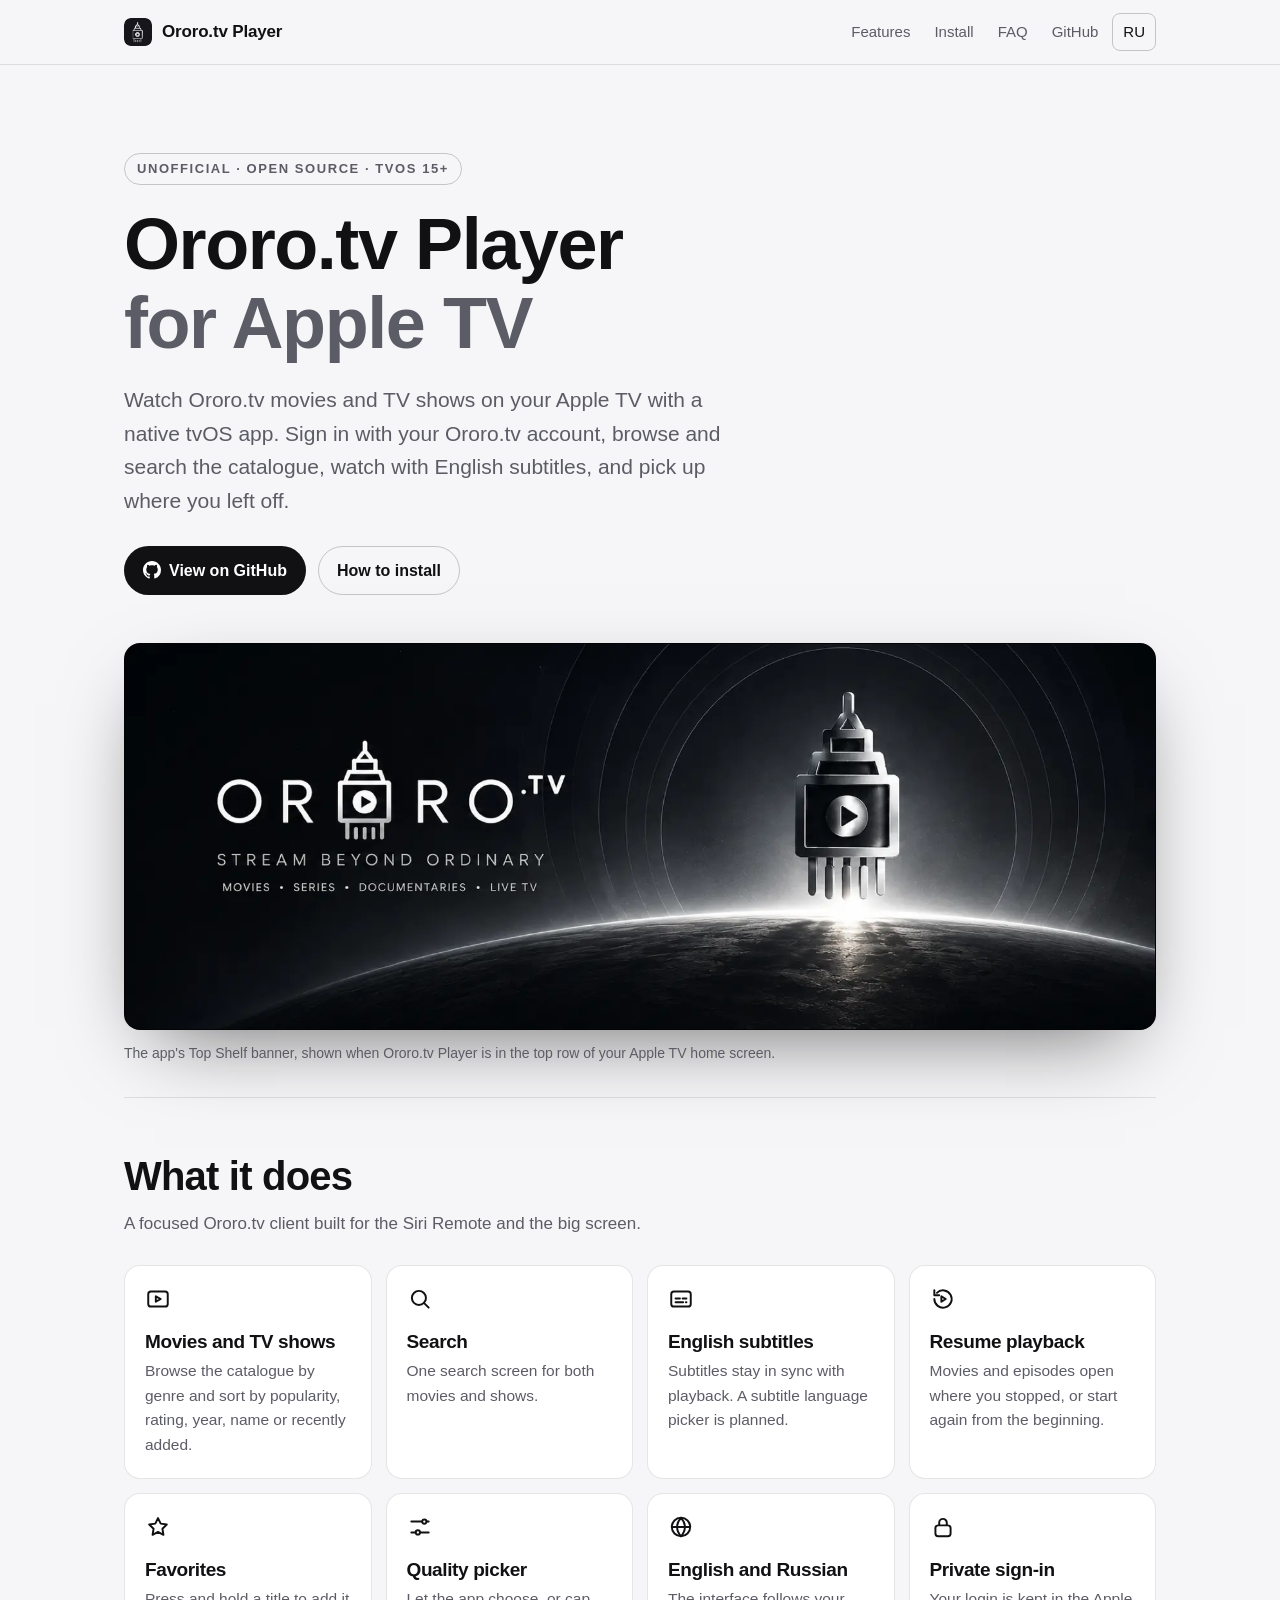
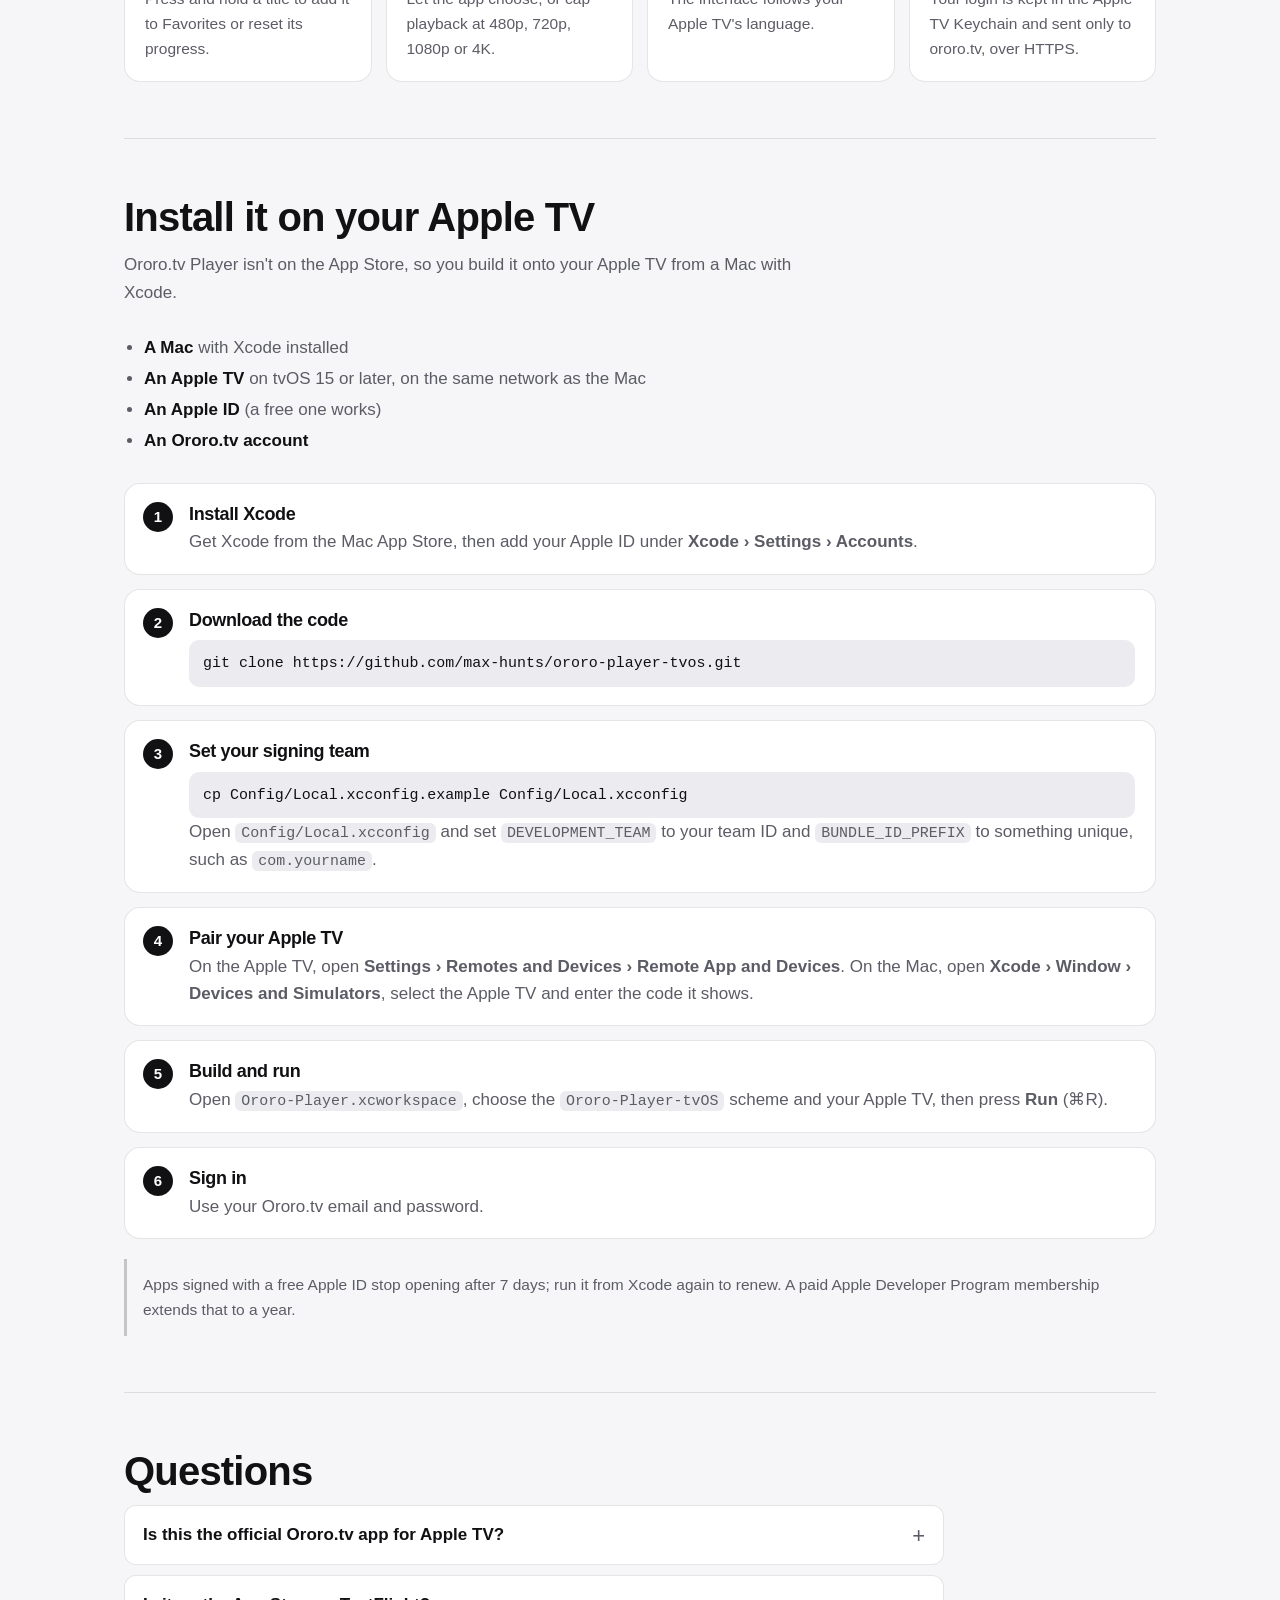
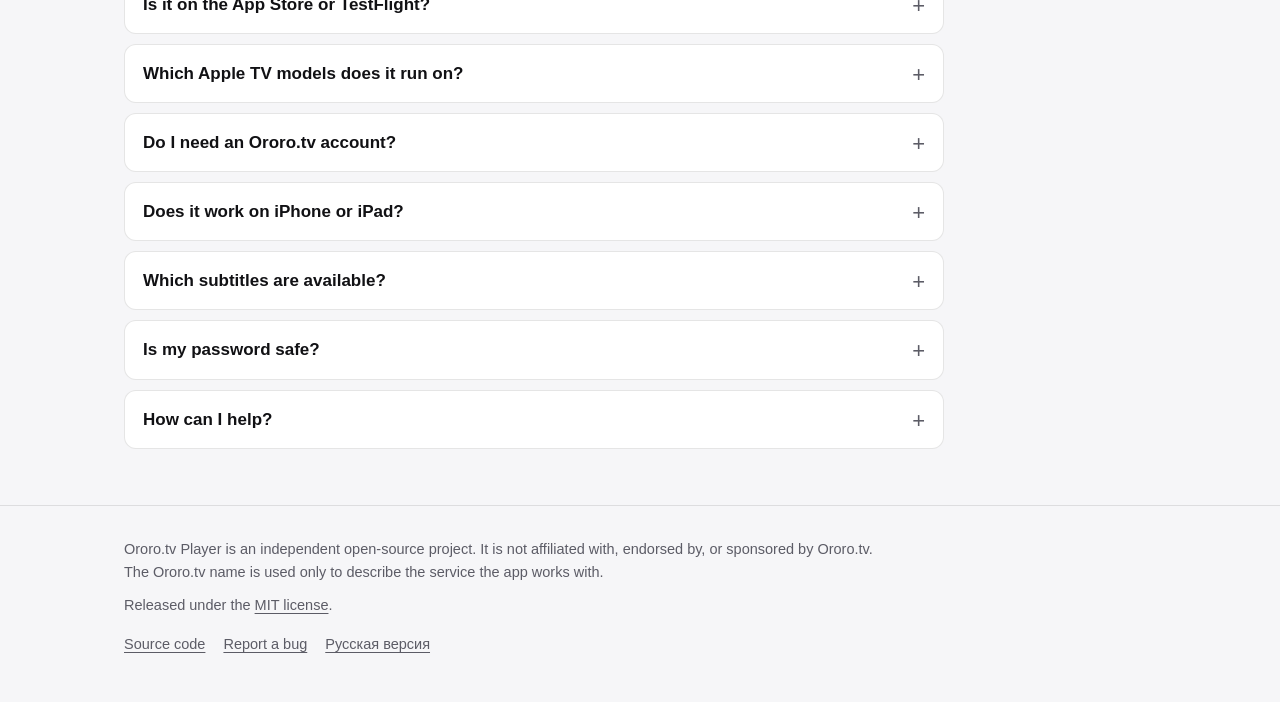
==== docs/index.html @ 4b8a7f76 "Add GitHub Pages site and rewrite README for search README now leads with what the app is and who it" ====
<!doctype html>
<html lang="en">
<head>
  <meta charset="utf-8">
  <meta name="viewport" content="width=device-width, initial-scale=1">
  <title>Ororo.tv Player for Apple TV – unofficial open-source tvOS app</title>
  <meta name="description" content="Watch Ororo.tv movies and TV shows on Apple TV. An open-source tvOS app with subtitles, search, favorites and resume playback. Not affiliated with Ororo.tv.">
  <link rel="canonical" href="https://max-hunts.github.io/ororo-player-tvos/">
  <link rel="alternate" hreflang="en" href="https://max-hunts.github.io/ororo-player-tvos/">
  <link rel="alternate" hreflang="ru" href="https://max-hunts.github.io/ororo-player-tvos/ru/">
  <link rel="alternate" hreflang="x-default" href="https://max-hunts.github.io/ororo-player-tvos/">
  <meta name="theme-color" content="#0a0a0d" media="(prefers-color-scheme: dark)">
  <meta name="theme-color" content="#f6f6f8" media="(prefers-color-scheme: light)">
  <link rel="icon" type="image/png" sizes="32x32" href="assets/favicon-32.png">
  <link rel="apple-touch-icon" href="assets/apple-touch-icon.png">
  <link rel="stylesheet" href="assets/style.css">

  <meta property="og:type" content="website">
  <meta property="og:site_name" content="Ororo.tv Player">
  <meta property="og:title" content="Ororo.tv Player for Apple TV">
  <meta property="og:description" content="Watch Ororo.tv movies and TV shows on Apple TV. An unofficial, open-source tvOS app with subtitles, search, favorites and resume playback.">
  <meta property="og:url" content="https://max-hunts.github.io/ororo-player-tvos/">
  <meta property="og:image" content="https://max-hunts.github.io/ororo-player-tvos/social-preview.jpg">
  <meta property="og:image:width" content="1280">
  <meta property="og:image:height" content="640">
  <meta property="og:image:alt" content="Ororo.tv Player for Apple TV: unofficial, open-source tvOS app">
  <meta property="og:locale" content="en_US">
  <meta property="og:locale:alternate" content="ru_RU">
  <meta name="twitter:card" content="summary_large_image">

  <script type="application/ld+json">
  {
    "@context": "https://schema.org",
    "@type": "SoftwareApplication",
    "name": "Ororo.tv Player",
    "alternateName": "Ororo.tv Player for Apple TV",
    "description": "Unofficial, open-source Apple TV (tvOS) app for watching Ororo.tv movies and TV shows, with subtitles, search, favorites, resume playback and a playback quality picker.",
    "url": "https://max-hunts.github.io/ororo-player-tvos/",
    "image": "https://max-hunts.github.io/ororo-player-tvos/social-preview.jpg",
    "applicationCategory": "MultimediaApplication",
    "operatingSystem": "tvOS 15 or later",
    "softwareRequirements": "Apple TV with tvOS 15 or later, an Ororo.tv account, and a Mac with Xcode to install",
    "inLanguage": ["en", "ru"],
    "isAccessibleForFree": true,
    "license": "https://opensource.org/licenses/MIT",
    "offers": { "@type": "Offer", "price": "0", "priceCurrency": "USD" },
    "sameAs": ["https://github.com/max-hunts/ororo-player-tvos"]
  }
  </script>
</head>
<body>
  <svg width="0" height="0" style="position:absolute" aria-hidden="true">
    <defs>
      <symbol id="i-film" viewBox="0 0 24 24" fill="none" stroke="currentColor" stroke-width="1.8" stroke-linecap="round" stroke-linejoin="round"><rect x="3" y="5" width="18" height="14" rx="2.5"/><path d="M10 9.5v5l4.5-2.5z"/></symbol>
      <symbol id="i-search" viewBox="0 0 24 24" fill="none" stroke="currentColor" stroke-width="1.8" stroke-linecap="round"><circle cx="11" cy="11" r="6.5"/><path d="m20 20-4.4-4.4"/></symbol>
      <symbol id="i-cc" viewBox="0 0 24 24" fill="none" stroke="currentColor" stroke-width="1.8" stroke-linecap="round" stroke-linejoin="round"><rect x="3" y="5" width="18" height="14" rx="2.5"/><path d="M7 11.5h4M13.5 11.5H17M7 15h7M16.5 15h.5"/></symbol>
      <symbol id="i-resume" viewBox="0 0 24 24" fill="none" stroke="currentColor" stroke-width="1.8" stroke-linecap="round" stroke-linejoin="round"><path d="M4 12a8 8 0 1 0 2.4-5.7"/><path d="M4 4v4.5h4.5"/><path d="M10.5 9.5v5l4-2.5z"/></symbol>
      <symbol id="i-star" viewBox="0 0 24 24" fill="none" stroke="currentColor" stroke-width="1.8" stroke-linejoin="round"><path d="m12 3.8 2.5 5.1 5.6.8-4 3.9.9 5.6-5-2.6-5 2.6.9-5.6-4-3.9 5.6-.8z"/></symbol>
      <symbol id="i-quality" viewBox="0 0 24 24" fill="none" stroke="currentColor" stroke-width="1.8" stroke-linecap="round"><path d="M4 7h10M18 7h2M4 17h4M12 17h8"/><circle cx="16" cy="7" r="2"/><circle cx="10" cy="17" r="2"/></symbol>
      <symbol id="i-globe" viewBox="0 0 24 24" fill="none" stroke="currentColor" stroke-width="1.8" stroke-linejoin="round"><circle cx="12" cy="12" r="8.5"/><path d="M3.5 12h17M12 3.5c2.4 2.6 3.6 5.4 3.6 8.5s-1.2 5.9-3.6 8.5c-2.4-2.6-3.6-5.4-3.6-8.5s1.2-5.9 3.6-8.5z"/></symbol>
      <symbol id="i-lock" viewBox="0 0 24 24" fill="none" stroke="currentColor" stroke-width="1.8" stroke-linejoin="round"><rect x="5" y="10.5" width="14" height="10" rx="2.5"/><path d="M8.5 10.5V8a3.5 3.5 0 0 1 7 0v2.5"/></symbol>
      <symbol id="i-github" viewBox="0 0 16 16"><path fill="currentColor" d="M8 0C3.58 0 0 3.58 0 8c0 3.54 2.29 6.53 5.47 7.59.4.07.55-.17.55-.38 0-.19-.01-.82-.01-1.49-2.01.37-2.53-.49-2.69-.94-.09-.23-.48-.94-.82-1.13-.28-.15-.68-.52-.01-.53.63-.01 1.08.58 1.23.82.72 1.21 1.87.87 2.33.66.07-.52.28-.87.51-1.07-1.78-.2-3.64-.89-3.64-3.95 0-.87.31-1.59.82-2.15-.08-.2-.36-1.02.08-2.12 0 0 .67-.21 2.2.82.64-.18 1.32-.27 2-.27.68 0 1.36.09 2 .27 1.53-1.04 2.2-.82 2.2-.82.44 1.1.16 1.92.08 2.12.51.56.82 1.27.82 2.15 0 3.07-1.87 3.75-3.65 3.95.29.25.54.73.54 1.48 0 1.07-.01 1.93-.01 2.2 0 .21.15.46.55.38A8.013 8.013 0 0 0 16 8c0-4.42-3.58-8-8-8z"/></symbol>
    </defs>
  </svg>

  <a class="skip" href="#main">Skip to content</a>

  <header class="site-header">
    <div class="wrap">
      <a class="brand" href="./">
        <img src="assets/apple-touch-icon.png" alt="" width="28" height="28">
        <span>Ororo.tv Player</span>
      </a>
      <nav class="site-nav" aria-label="Main">
        <a class="opt" href="#features">Features</a>
        <a class="opt" href="#install">Install</a>
        <a class="opt" href="#faq">FAQ</a>
        <a href="https://github.com/max-hunts/ororo-player-tvos">GitHub</a>
        <a class="lang" href="ru/" hreflang="ru" lang="ru" title="Русская версия">RU</a>
      </nav>
    </div>
  </header>

  <main id="main">
    <div class="wrap">
      <section class="hero" aria-labelledby="title">
        <p class="eyebrow">Unofficial · Open source · tvOS 15+</p>
        <h1 id="title">Ororo.tv Player <span class="sub">for Apple TV</span></h1>
        <p class="lede">
          Watch Ororo.tv movies and TV shows on your Apple TV with a native tvOS app.
          Sign in with your Ororo.tv account, browse and search the catalogue, watch with
          English subtitles, and pick up where you left off.
        </p>
        <div class="actions">
          <a class="btn primary" href="https://github.com/max-hunts/ororo-player-tvos">
            <svg aria-hidden="true"><use href="#i-github"/></svg>
            View on GitHub
          </a>
          <a class="btn" href="#install">How to install</a>
        </div>
        <figure class="hero-art">
          <img src="assets/top-shelf.webp" width="1600" height="600" fetchpriority="high"
               alt="Ororo.tv Player Top Shelf banner for the Apple TV home screen">
          <figcaption>The app's Top Shelf banner, shown when Ororo.tv Player is in the top row of your Apple TV home screen.</figcaption>
        </figure>
      </section>

      <section id="features" aria-labelledby="features-title">
        <h2 id="features-title">What it does</h2>
        <p class="section-intro">A focused Ororo.tv client built for the Siri Remote and the big screen.</p>
        <ul class="features">
          <li>
            <svg aria-hidden="true"><use href="#i-film"/></svg>
            <h3>Movies and TV shows</h3>
            <p>Browse the catalogue by genre and sort by popularity, rating, year, name or recently added.</p>
          </li>
          <li>
            <svg aria-hidden="true"><use href="#i-search"/></svg>
            <h3>Search</h3>
            <p>One search screen for both movies and shows.</p>
          </li>
          <li>
            <svg aria-hidden="true"><use href="#i-cc"/></svg>
            <h3>English subtitles</h3>
            <p>Subtitles stay in sync with playback. A subtitle language picker is planned.</p>
          </li>
          <li>
            <svg aria-hidden="true"><use href="#i-resume"/></svg>
            <h3>Resume playback</h3>
            <p>Movies and episodes open where you stopped, or start again from the beginning.</p>
          </li>
          <li>
            <svg aria-hidden="true"><use href="#i-star"/></svg>
            <h3>Favorites</h3>
            <p>Press and hold a title to add it to Favorites or reset its progress.</p>
          </li>
          <li>
            <svg aria-hidden="true"><use href="#i-quality"/></svg>
            <h3>Quality picker</h3>
            <p>Let the app choose, or cap playback at 480p, 720p, 1080p or 4K.</p>
          </li>
          <li>
            <svg aria-hidden="true"><use href="#i-globe"/></svg>
            <h3>English and Russian</h3>
            <p>The interface follows your Apple TV's language.</p>
          </li>
          <li>
            <svg aria-hidden="true"><use href="#i-lock"/></svg>
            <h3>Private sign-in</h3>
            <p>Your login is kept in the Apple TV Keychain and sent only to ororo.tv, over HTTPS.</p>
          </li>
        </ul>
      </section>

      <section id="install" aria-labelledby="install-title">
        <h2 id="install-title">Install it on your Apple TV</h2>
        <p class="section-intro">
          Ororo.tv Player isn't on the App Store, so you build it onto your Apple TV from a Mac with Xcode.
        </p>
        <ul class="needs">
          <li><strong>A Mac</strong> with Xcode installed</li>
          <li><strong>An Apple TV</strong> on tvOS 15 or later, on the same network as the Mac</li>
          <li><strong>An Apple ID</strong> (a free one works)</li>
          <li><strong>An Ororo.tv account</strong></li>
        </ul>
        <ol class="steps">
          <li>
            <h3>Install Xcode</h3>
            <p>Get Xcode from the Mac App Store, then add your Apple ID under <b>Xcode › Settings › Accounts</b>.</p>
          </li>
          <li>
            <h3>Download the code</h3>
            <pre><code>git clone https://github.com/max-hunts/ororo-player-tvos.git</code></pre>
          </li>
          <li>
            <h3>Set your signing team</h3>
            <pre><code>cp Config/Local.xcconfig.example Config/Local.xcconfig</code></pre>
            <p>Open <code>Config/Local.xcconfig</code> and set <code>DEVELOPMENT_TEAM</code> to your team ID and
              <code>BUNDLE_ID_PREFIX</code> to something unique, such as <code>com.yourname</code>.</p>
          </li>
          <li>
            <h3>Pair your Apple TV</h3>
            <p>On the Apple TV, open <b>Settings › Remotes and Devices › Remote App and Devices</b>.
              On the Mac, open <b>Xcode › Window › Devices and Simulators</b>, select the Apple TV and enter the code it shows.</p>
          </li>
          <li>
            <h3>Build and run</h3>
            <p>Open <code>Ororo-Player.xcworkspace</code>, choose the <code>Ororo-Player-tvOS</code> scheme and your Apple TV,
              then press <b>Run</b> (⌘R).</p>
          </li>
          <li>
            <h3>Sign in</h3>
            <p>Use your Ororo.tv email and password.</p>
          </li>
        </ol>
        <p class="note">
          Apps signed with a free Apple ID stop opening after 7 days; run it from Xcode again to renew.
          A paid Apple Developer Program membership extends that to a year.
        </p>
      </section>

      <section id="faq" aria-labelledby="faq-title">
        <h2 id="faq-title">Questions</h2>
        <div class="faq">
          <details>
            <summary>Is this the official Ororo.tv app for Apple TV?</summary>
            <p>No. Ororo.tv Player is an independent, open-source project. It isn't affiliated with or endorsed by Ororo.tv.</p>
          </details>
          <details>
            <summary>Is it on the App Store or TestFlight?</summary>
            <p>No. You install it from a Mac with Xcode; see <a href="#install">Install</a> above.</p>
          </details>
          <details>
            <summary>Which Apple TV models does it run on?</summary>
            <p>Any Apple TV on tvOS 15 or later: Apple TV HD and every Apple TV 4K.</p>
          </details>
          <details>
            <summary>Do I need an Ororo.tv account?</summary>
            <p>Yes. You sign in with your own Ororo.tv account.</p>
          </details>
          <details>
            <summary>Does it work on iPhone or iPad?</summary>
            <p>No, it's Apple TV only. The original project,
              <a href="https://github.com/maxovtsin/ororo-tv-player">maxovtsin/ororo-tv-player</a>, also had an iOS app.</p>
          </details>
          <details>
            <summary>Which subtitles are available?</summary>
            <p>English for now. A subtitle language picker is on the roadmap.</p>
          </details>
          <details>
            <summary>Is my password safe?</summary>
            <p>Your login is stored in the Apple TV Keychain and sent only to ororo.tv, over HTTPS, as HTTP Basic auth.
              The code is open, so you can check for yourself.</p>
          </details>
          <details>
            <summary>How can I help?</summary>
            <p>Report bugs and send pull requests on
              <a href="https://github.com/max-hunts/ororo-player-tvos">GitHub</a>.
              <a href="https://github.com/max-hunts/ororo-player-tvos/blob/main/CONTRIBUTING.md">CONTRIBUTING.md</a> has the details.</p>
          </details>
        </div>
      </section>
    </div>
  </main>

  <footer class="site-footer">
    <div class="wrap">
      <p>Ororo.tv Player is an independent open-source project. It is not affiliated with, endorsed by, or sponsored by Ororo.tv.
        The Ororo.tv name is used only to describe the service the app works with.</p>
      <p>Released under the <a href="https://github.com/max-hunts/ororo-player-tvos/blob/main/LICENSE">MIT license</a>.</p>
      <nav aria-label="Footer">
        <a href="https://github.com/max-hunts/ororo-player-tvos">Source code</a>
        <a href="https://github.com/max-hunts/ororo-player-tvos/issues">Report a bug</a>
        <a href="ru/" hreflang="ru" lang="ru">Русская версия</a>
      </nav>
    </div>
  </footer>
</body>
</html>
---- docs/assets/style.css ----
/* Ororo.tv Player landing page. Plain CSS, no build step. */

:root {
  color-scheme: dark light;
  --bg: #0a0a0d;
  --bg-elev: #131318;
  --bg-code: #1b1b21;
  --line: rgba(255, 255, 255, 0.1);
  --line-strong: rgba(255, 255, 255, 0.2);
  --text: #f3f3f6;
  --muted: #a4a4ae;
  --btn-bg: #f3f3f6;
  --btn-text: #0a0a0d;
  --focus: #8ab4ff;
  --radius: 16px;
  --max: 1080px;
  --gutter: 16px;
  --font: -apple-system, BlinkMacSystemFont, "SF Pro Text", "Inter", "Segoe UI", Roboto, "Helvetica Neue", Arial, sans-serif;
  --font-display: -apple-system, BlinkMacSystemFont, "SF Pro Display", "Inter Display", "Inter", "Segoe UI", Roboto, sans-serif;
  --mono: ui-monospace, "SF Mono", SFMono-Regular, Menlo, Consolas, "JetBrains Mono", monospace;
}

@media (prefers-color-scheme: light) {
  :root {
    --bg: #f6f6f8;
    --bg-elev: #ffffff;
    --bg-code: #ececf0;
    --line: rgba(0, 0, 0, 0.1);
    --line-strong: rgba(0, 0, 0, 0.2);
    --text: #111114;
    --muted: #5c5c66;
    --btn-bg: #111114;
    --btn-text: #ffffff;
    --focus: #1a5fd6;
  }
}

@media (min-width: 720px) {
  :root { --gutter: 24px; }
}

*, *::before, *::after { box-sizing: border-box; }

html { -webkit-text-size-adjust: 100%; scroll-behavior: smooth; }

body {
  margin: 0;
  background: var(--bg);
  color: var(--text);
  font: 17px/1.6 var(--font);
  -webkit-font-smoothing: antialiased;
}

a { color: inherit; text-underline-offset: 3px; }
a:focus-visible, summary:focus-visible { outline: 2px solid var(--focus); outline-offset: 3px; border-radius: 6px; }

img { max-width: 100%; height: auto; display: block; }

code, pre { font-family: var(--mono); font-size: 0.88em; }
code { background: var(--bg-code); padding: 0.12em 0.4em; border-radius: 6px; }
pre {
  background: var(--bg-code);
  padding: 12px 14px;
  border-radius: 10px;
  overflow-x: auto;
  margin: 10px 0 0;
  line-height: 1.5;
}
pre code { background: none; padding: 0; font-size: 1em; }

.wrap { max-width: var(--max); margin: 0 auto; padding: 0 var(--gutter); }

.skip {
  position: absolute; left: -9999px; top: 8px;
  background: var(--btn-bg); color: var(--btn-text); padding: 8px 14px; border-radius: 8px; z-index: 10;
}
.skip:focus { left: 8px; }

/* Header */
.site-header { border-bottom: 1px solid var(--line); }
.site-header .wrap { display: flex; align-items: center; gap: 16px; min-height: 64px; }
.brand { display: flex; align-items: center; gap: 10px; font-weight: 650; text-decoration: none; letter-spacing: -0.01em; }
.brand img { width: 28px; height: 28px; border-radius: 7px; }
.site-nav { margin-left: auto; display: flex; align-items: center; gap: 4px; }
.site-nav a { text-decoration: none; color: var(--muted); padding: 6px 10px; border-radius: 8px; font-size: 15px; }
.site-nav a:hover { color: var(--text); background: var(--line); }
.site-nav .lang { border: 1px solid var(--line-strong); color: var(--text); }
@media (max-width: 560px) {
  .site-nav .opt { display: none; }
}

/* Hero */
.hero { padding: 56px 0 24px; }
@media (min-width: 720px) { .hero { padding: 88px 0 32px; } }
.eyebrow {
  display: inline-block;
  margin: 0 0 20px;
  font-size: 13px; font-weight: 600; letter-spacing: 0.12em; text-transform: uppercase;
  color: var(--muted);
  border: 1px solid var(--line-strong);
  border-radius: 999px;
  padding: 5px 12px 4px;
}
@media (max-width: 560px) {
  .eyebrow { font-size: 11.5px; letter-spacing: 0.06em; }
}
h1, h2, h3 { font-family: var(--font-display); letter-spacing: -0.02em; line-height: 1.1; }
h1 { font-size: clamp(40px, 8vw, 72px); margin: 0; font-weight: 700; }
h1 .sub { display: block; color: var(--muted); font-weight: 600; }
.lede { font-size: clamp(18px, 2.2vw, 21px); color: var(--muted); max-width: 640px; margin: 20px 0 0; }
.actions { display: flex; flex-wrap: wrap; gap: 12px; margin-top: 28px; }
.btn {
  display: inline-flex; align-items: center; gap: 8px;
  padding: 11px 18px; border-radius: 999px;
  font-weight: 600; font-size: 16px; text-decoration: none;
  border: 1px solid var(--line-strong);
}
.btn:hover { background: var(--line); }
.btn.primary { background: var(--btn-bg); color: var(--btn-text); border-color: transparent; }
.btn.primary:hover { opacity: 0.9; background: var(--btn-bg); }
.btn svg { width: 18px; height: 18px; }

.hero-art { margin: 48px 0 0; }
.hero-art img {
  width: 100%;
  aspect-ratio: 8 / 3;
  object-fit: cover;
  border-radius: var(--radius);
  border: 1px solid var(--line);
  background: #050507;
  box-shadow: 0 30px 80px -30px rgba(0, 0, 0, 0.6);
}
.hero-art figcaption { color: var(--muted); font-size: 14px; margin-top: 12px; }

/* Sections */
section { padding: 56px 0; }
section + section { border-top: 1px solid var(--line); }
h2 { font-size: clamp(28px, 4vw, 40px); margin: 0 0 12px; }
.section-intro { color: var(--muted); max-width: 680px; margin: 0 0 28px; }

.features {
  list-style: none; margin: 0; padding: 0;
  display: grid; gap: 14px;
  grid-template-columns: repeat(auto-fit, minmax(min(100%, 240px), 1fr));
}
.features li {
  background: var(--bg-elev);
  border: 1px solid var(--line);
  border-radius: var(--radius);
  padding: 20px;
}
.features svg { width: 26px; height: 26px; margin-bottom: 12px; }
.features h3 { font-size: 19px; margin: 0 0 6px; }
.features p { margin: 0; color: var(--muted); font-size: 15.5px; }

.needs { margin: 0 0 28px; padding-left: 20px; color: var(--muted); }
.needs li { margin: 4px 0; }
.needs strong { color: var(--text); font-weight: 600; }

.steps { list-style: none; margin: 0; padding: 0; counter-reset: step; display: grid; gap: 14px; }
.steps > li {
  counter-increment: step;
  position: relative;
  background: var(--bg-elev);
  border: 1px solid var(--line);
  border-radius: var(--radius);
  padding: 18px 20px 18px 64px;
  min-width: 0;
}
.steps > li::before {
  content: counter(step);
  position: absolute; left: 18px; top: 18px;
  width: 30px; height: 30px; border-radius: 50%;
  display: grid; place-items: center;
  background: var(--btn-bg); color: var(--btn-text);
  font-weight: 700; font-size: 15px;
}
.steps h3 { font-size: 18px; margin: 3px 0 4px; }
.steps p { margin: 0; color: var(--muted); }
.steps p + p { margin-top: 8px; }

.note {
  margin: 20px 0 0;
  padding: 14px 16px;
  border-left: 3px solid var(--line-strong);
  color: var(--muted);
  font-size: 15.5px;
}

.faq { display: grid; gap: 10px; max-width: 820px; }
.faq details {
  background: var(--bg-elev);
  border: 1px solid var(--line);
  border-radius: 12px;
  padding: 0 18px;
}
.faq summary {
  cursor: pointer; list-style: none;
  padding: 15px 28px 15px 0; position: relative;
  font-weight: 600;
}
.faq summary::-webkit-details-marker { display: none; }
.faq summary::after {
  content: "+"; position: absolute; right: 0; top: 12px;
  font-size: 22px; font-weight: 400; color: var(--muted);
}
.faq details[open] summary::after { content: "\2212"; }
.faq details p { margin: 0 0 16px; color: var(--muted); }

/* Footer */
.site-footer { border-top: 1px solid var(--line); padding: 32px 0 48px; color: var(--muted); font-size: 14.5px; }
.site-footer p { margin: 0 0 10px; max-width: 760px; }
.site-footer nav { display: flex; flex-wrap: wrap; gap: 6px 18px; margin-top: 16px; }

@media (prefers-reduced-motion: reduce) {
  html { scroll-behavior: auto; }
}
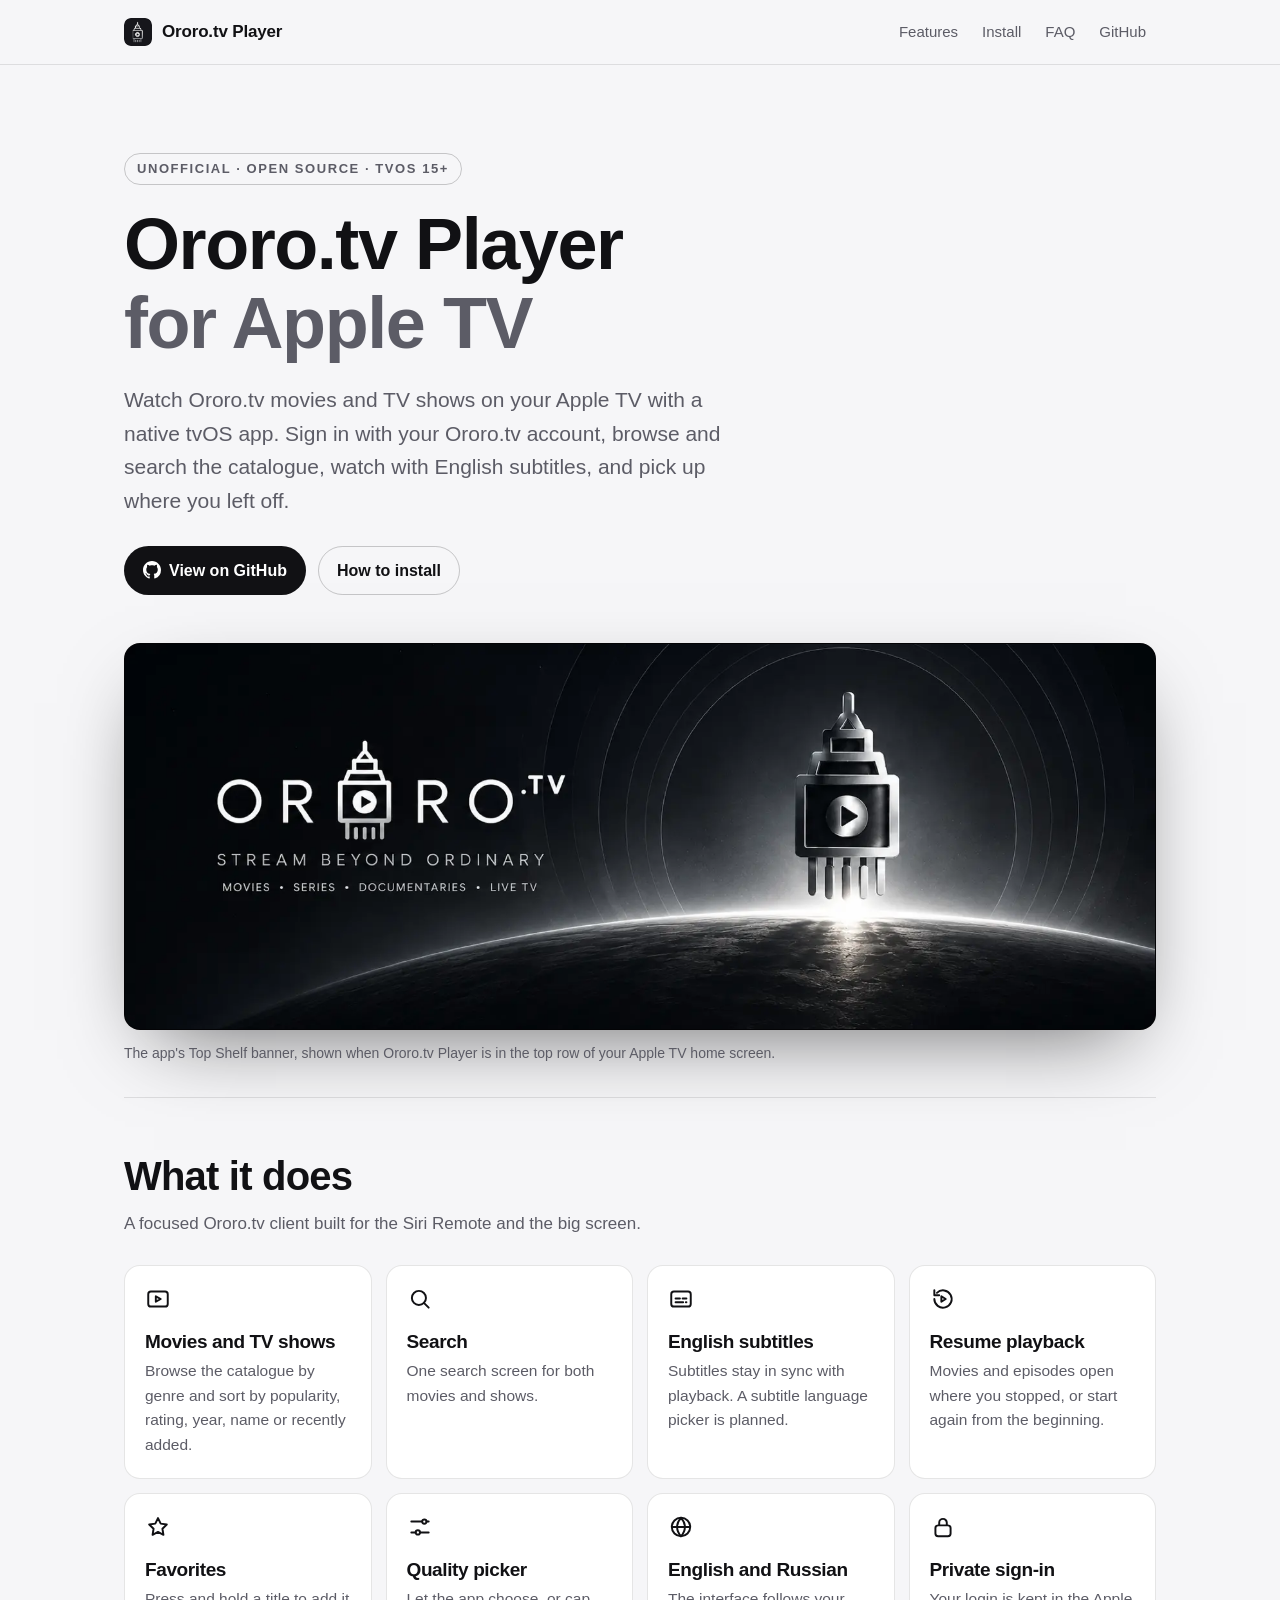
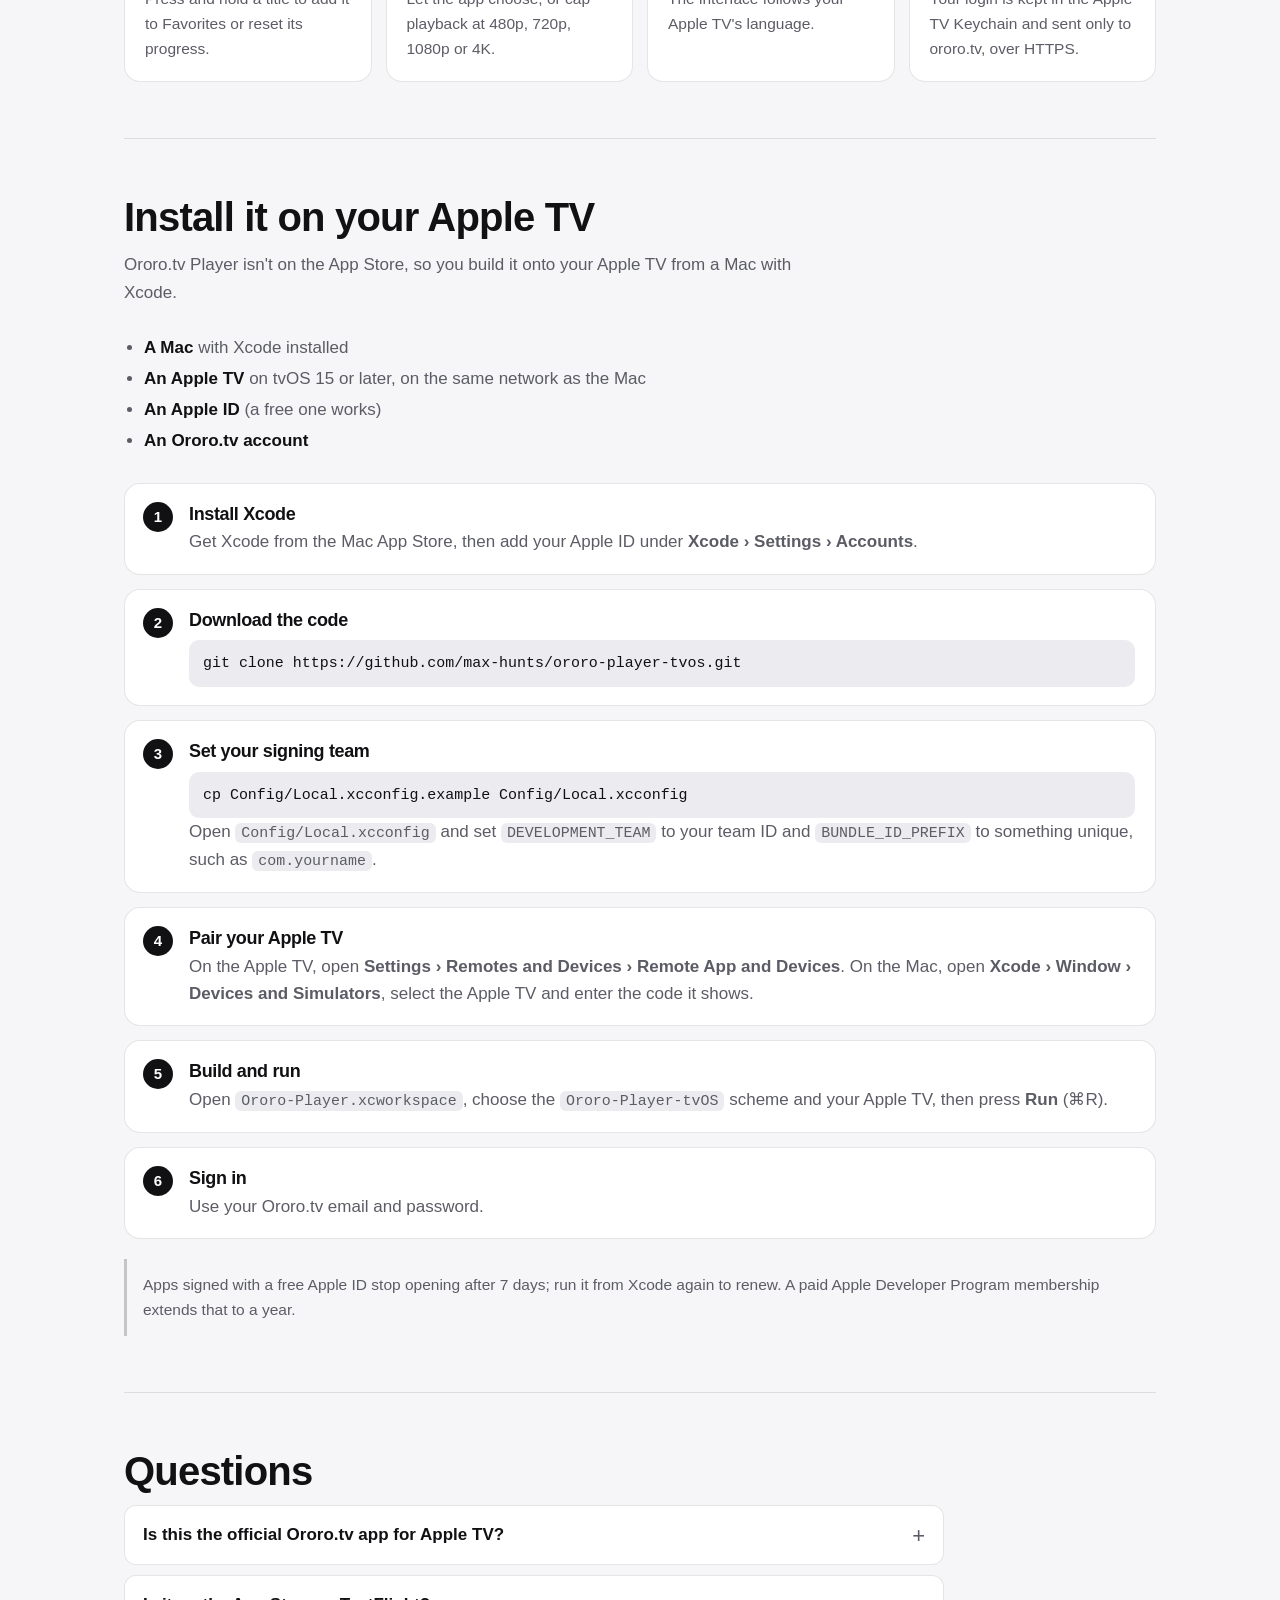
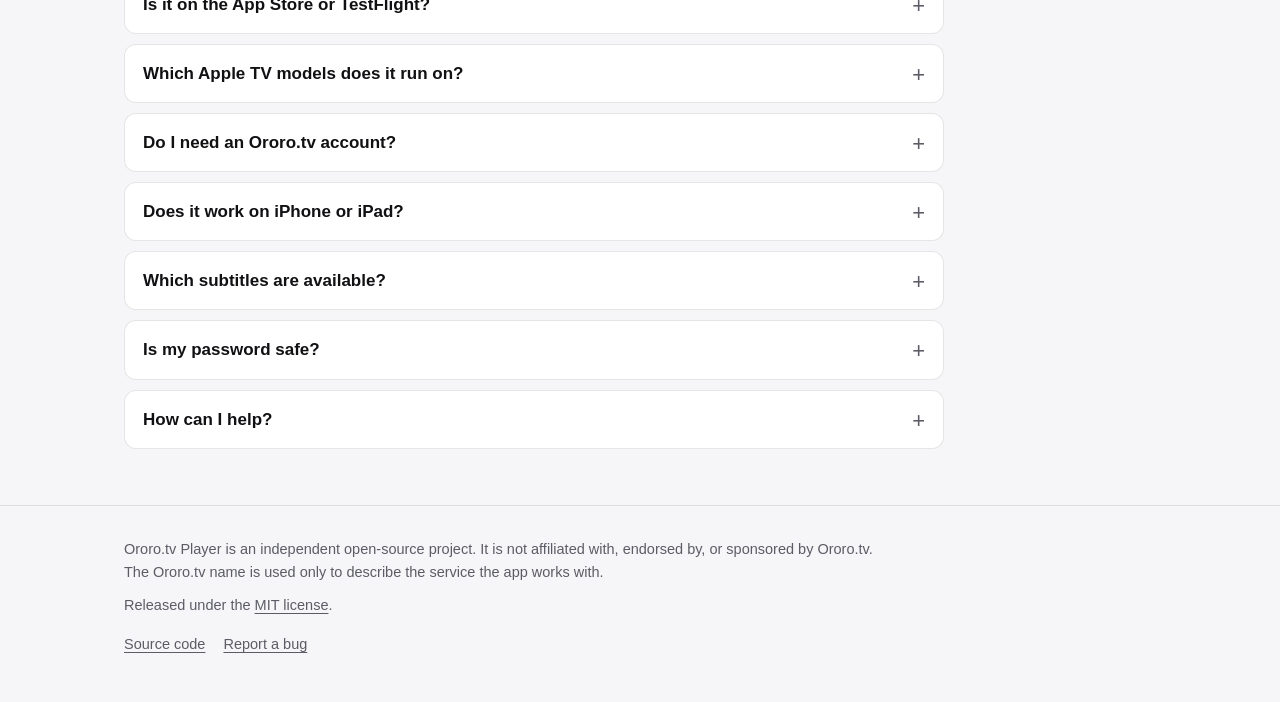
==== commit 1a751335: "Drop the Russian landing page and README section Keep the site and README English-only for now: remo" ====
--- a/docs/index.html
+++ b/docs/index.html
@@ -6,9 +6,6 @@
   <title>Ororo.tv Player for Apple TV – unofficial open-source tvOS app</title>
   <meta name="description" content="Watch Ororo.tv movies and TV shows on Apple TV. An open-source tvOS app with subtitles, search, favorites and resume playback. Not affiliated with Ororo.tv.">
   <link rel="canonical" href="https://max-hunts.github.io/ororo-player-tvos/">
-  <link rel="alternate" hreflang="en" href="https://max-hunts.github.io/ororo-player-tvos/">
-  <link rel="alternate" hreflang="ru" href="https://max-hunts.github.io/ororo-player-tvos/ru/">
-  <link rel="alternate" hreflang="x-default" href="https://max-hunts.github.io/ororo-player-tvos/">
   <meta name="theme-color" content="#0a0a0d" media="(prefers-color-scheme: dark)">
   <meta name="theme-color" content="#f6f6f8" media="(prefers-color-scheme: light)">
   <link rel="icon" type="image/png" sizes="32x32" href="assets/favicon-32.png">
@@ -25,7 +22,6 @@
   <meta property="og:image:height" content="640">
   <meta property="og:image:alt" content="Ororo.tv Player for Apple TV: unofficial, open-source tvOS app">
   <meta property="og:locale" content="en_US">
-  <meta property="og:locale:alternate" content="ru_RU">
   <meta name="twitter:card" content="summary_large_image">
 
   <script type="application/ld+json">
@@ -76,7 +72,6 @@
         <a class="opt" href="#install">Install</a>
         <a class="opt" href="#faq">FAQ</a>
         <a href="https://github.com/max-hunts/ororo-player-tvos">GitHub</a>
-        <a class="lang" href="ru/" hreflang="ru" lang="ru" title="Русская версия">RU</a>
       </nav>
     </div>
   </header>
@@ -251,7 +246,6 @@
       <nav aria-label="Footer">
         <a href="https://github.com/max-hunts/ororo-player-tvos">Source code</a>
         <a href="https://github.com/max-hunts/ororo-player-tvos/issues">Report a bug</a>
-        <a href="ru/" hreflang="ru" lang="ru">Русская версия</a>
       </nav>
     </div>
   </footer>
--- a/docs/assets/style.css
+++ b/docs/assets/style.css
@@ -84,7 +84,6 @@
 .site-nav { margin-left: auto; display: flex; align-items: center; gap: 4px; }
 .site-nav a { text-decoration: none; color: var(--muted); padding: 6px 10px; border-radius: 8px; font-size: 15px; }
 .site-nav a:hover { color: var(--text); background: var(--line); }
-.site-nav .lang { border: 1px solid var(--line-strong); color: var(--text); }
 @media (max-width: 560px) {
   .site-nav .opt { display: none; }
 }
